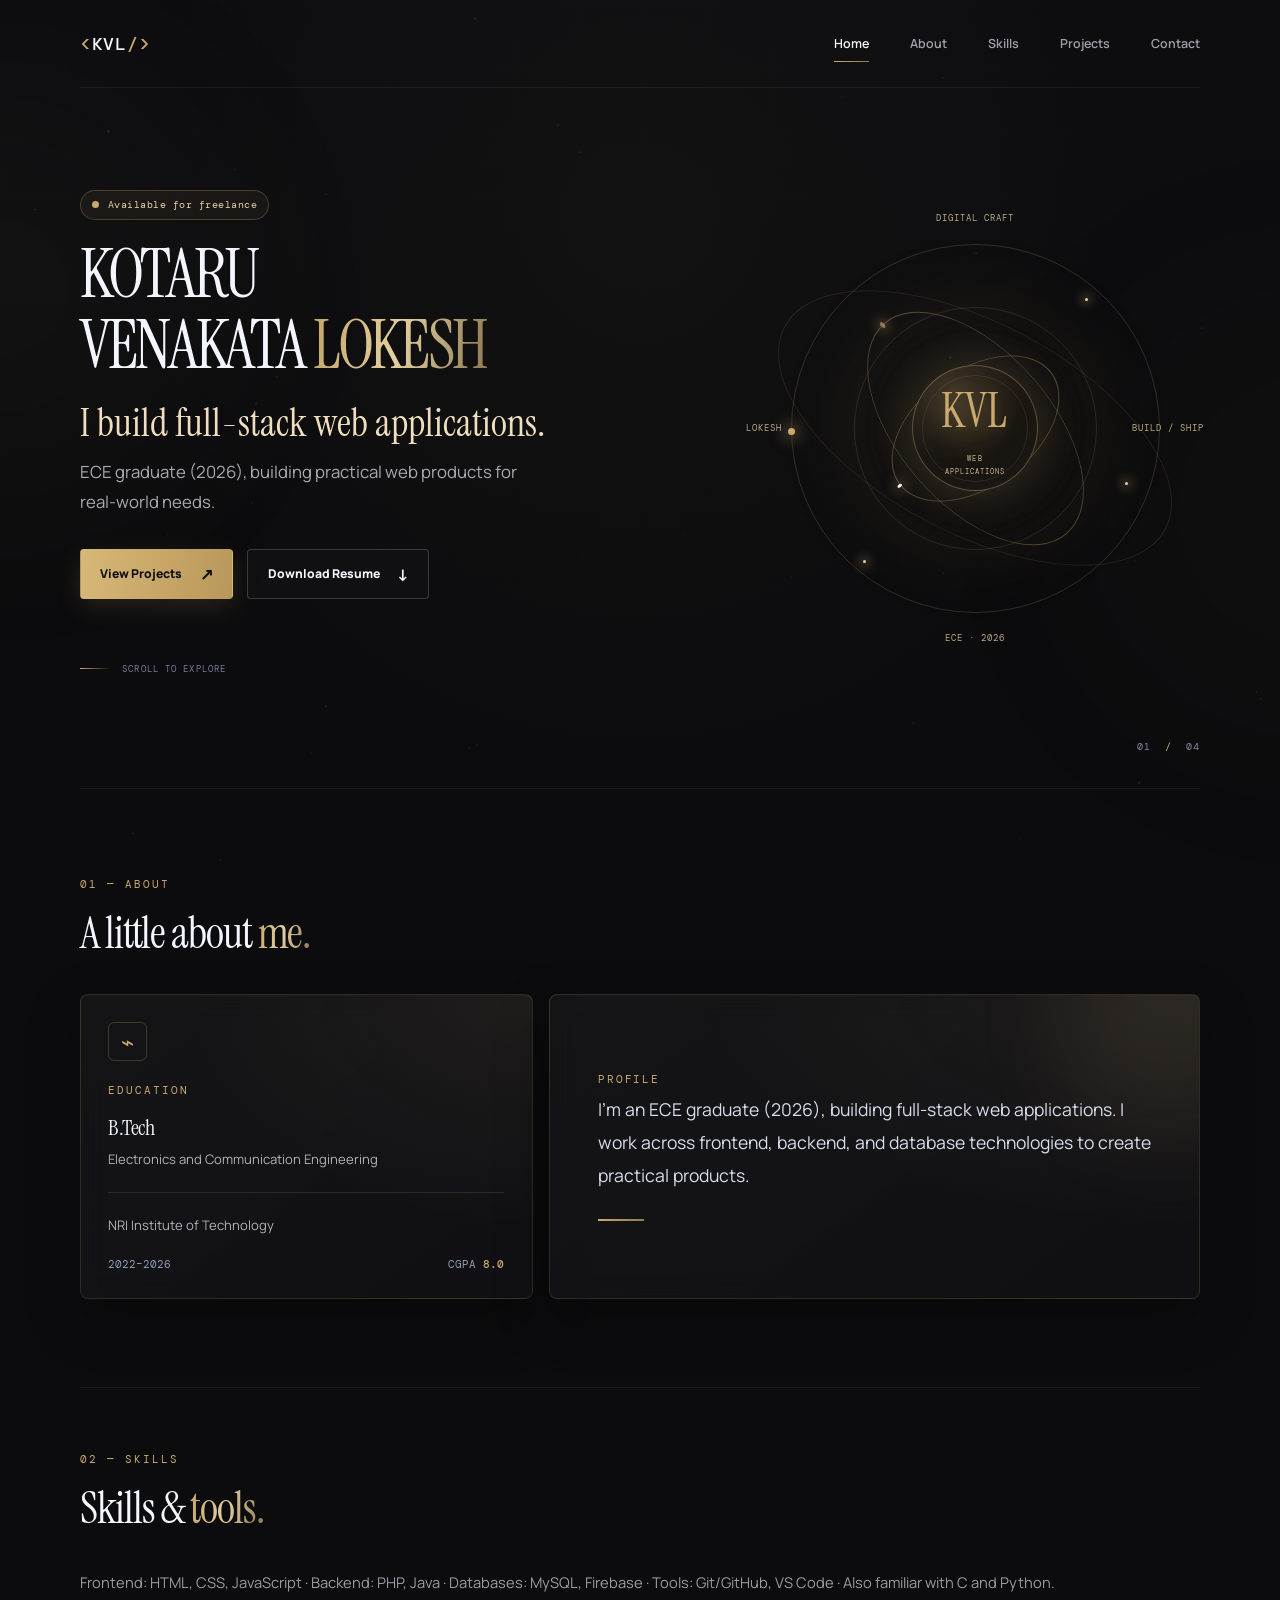
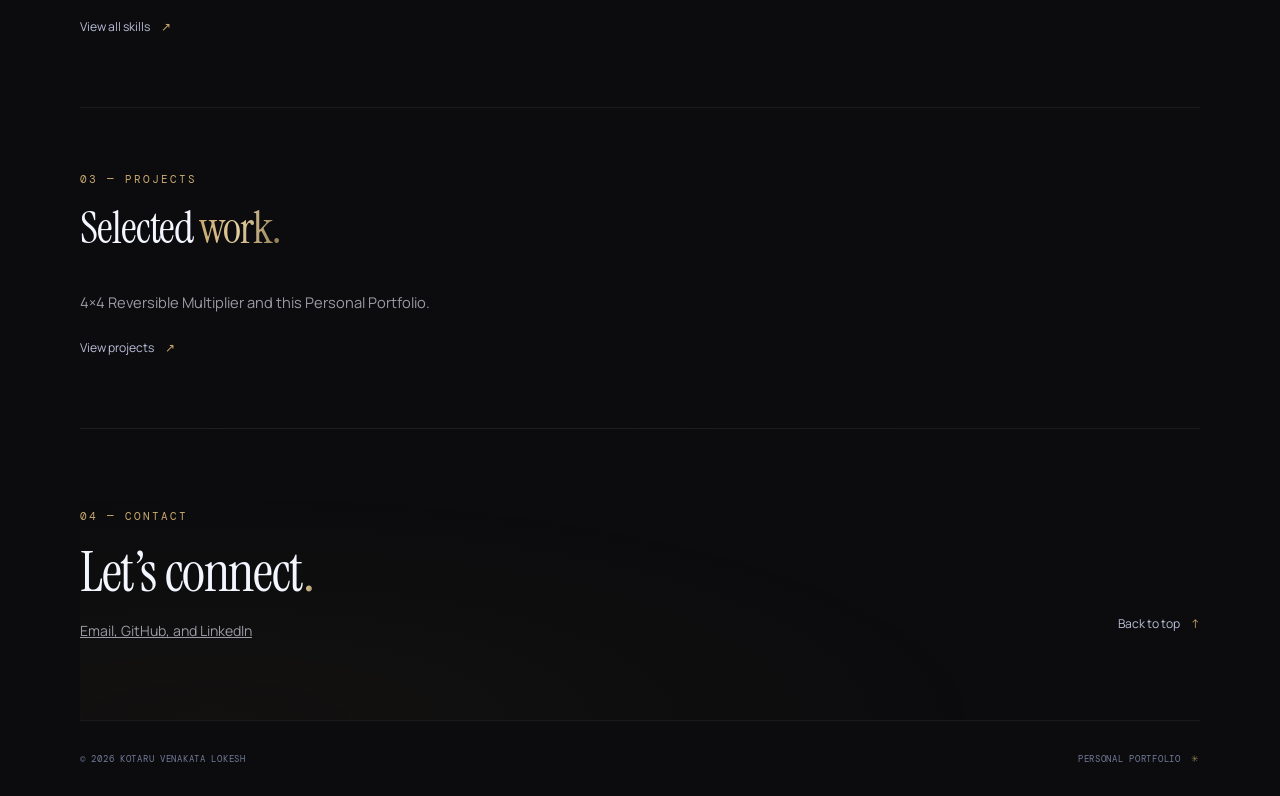
==== index.html @ af716c23 "Add files via upload" ====
<!doctype html>
<html lang="en">
  <head>
    <meta charset="utf-8">
    <meta name="viewport" content="width=device-width, initial-scale=1">
    <meta
      name="description"
      content="The personal portfolio of Kotaru Venakata Lokesh, an Electronics and Communication Engineering student."
    >
    <meta name="theme-color" content="#0c0c0e">
    <meta property="og:type" content="website">
    <meta property="og:title" content="Kotaru Venakata Lokesh | Developer Portfolio">
    <meta
      property="og:description"
      content="The personal portfolio of Kotaru Venakata Lokesh, an Electronics and Communication Engineering student."
    >
    <meta name="twitter:card" content="summary">
    <meta name="twitter:title" content="Kotaru Venakata Lokesh | Developer Portfolio">
    <meta
      name="twitter:description"
      content="The personal portfolio of Kotaru Venakata Lokesh, an Electronics and Communication Engineering student."
    >
    <link
      rel="icon"
      type="image/svg+xml"
      href="data:image/svg+xml,%3Csvg xmlns='http://www.w3.org/2000/svg' viewBox='0 0 64 64'%3E%3Crect width='64' height='64' rx='14' fill='%230c0c0e'/%3E%3Ctext x='32' y='46' font-size='42' text-anchor='middle' fill='%23c9a96e' font-family='Georgia,serif'%3EK%3C/text%3E%3C/svg%3E"
    >
    <title>Kotaru Venakata Lokesh | Developer Portfolio</title>
    <link rel="preconnect" href="https://fonts.googleapis.com">
    <link rel="preconnect" href="https://fonts.gstatic.com" crossorigin>
    <link
      href="https://fonts.googleapis.com/css2?family=DM+Mono:wght@400;500&family=Instrument+Serif:ital@0;1&family=Manrope:wght@400;500;600;700;800&display=swap"
      rel="stylesheet"
    >
    <link rel="stylesheet" href="style.css">
    <script src="script.js" defer></script>
  </head>
  <body>
    <a class="skip-link" href="#main">Skip to content</a>
    <noscript><p class="noscript-message">JavaScript is required for the site navigation and footer. The page content remains available below.</p></noscript>
    <canvas class="ambient-canvas" aria-hidden="true"></canvas>
    <div class="background-grid" aria-hidden="true"></div>
    <div class="glow glow--blue" aria-hidden="true"></div>
    <div class="glow glow--purple" aria-hidden="true"></div>

    <div id="site-header"></div>

    <main id="main">
      <section class="hero section-shell" id="home" aria-labelledby="hero-title">
        <div class="hero__copy">
          <p class="availability-badge"><span class="availability-badge__dot"></span> Available for freelance</p>
          <h1 id="hero-title">KOTARU<br>VENAKATA <span>LOKESH</span></h1>
          <p class="hero__value">I build full-stack web applications.</p>
          <p class="hero__intro">ECE graduate (2026), building practical web products for real-world needs.</p>
          <div class="hero__actions">
            <a class="button button--primary" href="projects.html#projects">
              View Projects <span aria-hidden="true">↗</span>
            </a>
            <!-- Add resume.pdf to the site root for this download link. -->
            <a class="button button--secondary" href="resume.pdf" download>
              Download Resume <span aria-hidden="true">↓</span>
            </a>
          </div>
          <div class="hero__scroll" aria-hidden="true">
            <span class="scroll-line"></span>
            <span>SCROLL TO EXPLORE</span>
          </div>
        </div>

        <div class="hero__visual" aria-hidden="true">
          <div class="orbit orbit--outer"></div>
          <div class="orbit orbit--wide"></div>
          <div class="orbit orbit--middle"></div>
          <div class="orbit orbit--inner"></div>
          <div class="core">
            <span class="core__mark">KVL</span>
            <span class="core__caption">WEB<br>APPLICATIONS</span>
          </div>
          <span class="orbit-label orbit-label--top">DIGITAL CRAFT</span>
          <span class="orbit-label orbit-label--right">BUILD / SHIP</span>
          <span class="orbit-label orbit-label--bottom">ECE · 2026</span>
          <span class="orbit-label orbit-label--left">LOKESH</span>
          <span class="spark spark--one"></span>
          <span class="spark spark--two"></span>
          <span class="spark spark--three"></span>
        </div>

        <div class="hero__index" aria-hidden="true">01 <span>/</span> 04</div>
      </section>

      <section class="about section-shell content-section" id="about" aria-labelledby="about-title">
        <div class="section-heading">
          <p class="eyebrow">01 — ABOUT</p>
          <h2 id="about-title">A little about <span>me.</span></h2>
        </div>
        <div class="about__grid">
          <article class="info-card education-card">
            <div class="card-icon" aria-hidden="true">⌁</div>
            <p class="card-label">EDUCATION</p>
            <h3>B.Tech</h3>
            <p>Electronics and Communication Engineering</p>
            <div class="card-divider"></div>
            <p class="card-meta">NRI Institute of Technology</p>
            <div class="education-card__footer">
              <span>2022–2026</span>
              <span>CGPA <strong>8.0</strong></span>
            </div>
          </article>
          <article class="objective-card">
            <p class="card-label">PROFILE</p>
            <blockquote>
              I’m an ECE graduate (2026), building full-stack web applications.
              I work across frontend, backend, and database technologies to
              create practical products.
            </blockquote>
            <span class="objective-card__rule"></span>
          </article>
        </div>
      </section>

      <section class="minimal-section section-shell content-section" id="skills" aria-labelledby="skills-title">
        <div class="section-heading">
          <p class="eyebrow">02 — SKILLS</p>
          <h2 id="skills-title">Skills &amp; <span>tools.</span></h2>
        </div>
        <p class="section-note">
          Frontend: HTML, CSS, JavaScript · Backend: PHP, Java · Databases:
          MySQL, Firebase · Tools: Git/GitHub, VS Code · Also familiar with C and Python.
        </p>
        <a class="back-to-top" href="skills.html#skills">View all skills <span aria-hidden="true">↗</span></a>
      </section>

      <section class="minimal-section section-shell content-section" id="projects" aria-labelledby="projects-title">
        <div class="section-heading">
          <p class="eyebrow">03 — PROJECTS</p>
          <h2 id="projects-title">Selected <span>work.</span></h2>
        </div>
        <p class="section-note">4×4 Reversible Multiplier and this Personal Portfolio.</p>
        <a class="back-to-top" href="projects.html#projects">View projects <span aria-hidden="true">↗</span></a>
      </section>

      <section class="contact-section section-shell content-section" id="contact" aria-labelledby="contact-title">
        <div>
          <p class="eyebrow">04 — CONTACT</p>
          <h2 id="contact-title">Let’s connect<span>.</span></h2>
          <p class="contact-section__note"><a href="contact.html#contact">Email, GitHub, and LinkedIn</a></p>
        </div>
        <a class="back-to-top" href="#home">Back to top <span aria-hidden="true">↑</span></a>
      </section>
    </main>

    <div id="site-footer"></div>
  </body>
</html>
---- style.css ----
﻿:root {
  color-scheme: dark;
  --background: #0c0c0e;
  --surface: rgba(18, 18, 21, 0.78);
  --surface-light: rgba(24, 24, 27, 0.72);
  --text: #f3f5ff;
  --muted: #9a9aa5;
  --gold: #c9a96e;
  --gold-deep: #8f7a52;
  --border: rgba(201, 169, 110, 0.16);
  --serif: "Instrument Serif", Georgia, serif;
  --mono: "DM Mono", Consolas, monospace;
  --sans: "Manrope", "Segoe UI", sans-serif;
}

* {
  box-sizing: border-box;
}

html {
  scroll-behavior: smooth;
  scroll-padding-top: 6rem;
  transition: opacity 220ms ease;
}

body {
  position: relative;
  min-width: 320px;
  margin: 0;
  overflow-x: hidden;
  background: var(--background);
  color: var(--text);
  font-family: var(--sans);
  -webkit-font-smoothing: antialiased;
}

h1,
h2,
h3 {
  font-family: var(--serif);
  font-weight: 400;
}

body::before {
  position: fixed;
  z-index: -1;
  inset: 0;
  background:
    radial-gradient(ellipse at 50% 25%, rgba(40, 36, 28, 0.24), transparent 55%),
    linear-gradient(180deg, #0d0d10 0%, #0c0c0e 58%, #0c0c0e 100%);
  content: "";
}

body::after {
  position: fixed;
  z-index: 2;
  inset: 0;
  background-image: url("data:image/svg+xml,%3Csvg viewBox='0 0 180 180' xmlns='http://www.w3.org/2000/svg'%3E%3Cfilter id='grain'%3E%3CfeTurbulence type='fractalNoise' baseFrequency='.82' numOctaves='3' stitchTiles='stitch'/%3E%3C/filter%3E%3Crect width='100%25' height='100%25' filter='url(%23grain)' opacity='.18'/%3E%3C/svg%3E");
  background-size: 180px 180px;
  content: "";
  opacity: 0.12;
  pointer-events: none;
  mix-blend-mode: soft-light;
}

a {
  color: inherit;
}

button,
a {
  -webkit-tap-highlight-color: transparent;
}

a:focus-visible,
button:focus-visible,
input:focus-visible,
textarea:focus-visible {
  outline: 2px solid var(--gold);
  outline-offset: 5px;
}

.skip-link {
  position: fixed;
  z-index: 20;
  top: 1rem;
  left: 1rem;
  padding: 0.75rem 1rem;
  transform: translateY(-160%);
  border-radius: 0.5rem;
  background: var(--gold);
  color: #0c0c0e;
  font-weight: 800;
}

.skip-link:focus {
  transform: translateY(0);
}

.ambient-canvas,
.background-grid {
  position: fixed;
  z-index: -1;
  inset: 0;
  width: 100%;
  height: 100%;
  pointer-events: none;
}

.ambient-canvas {
  opacity: 0.25;
}

.background-grid {
  opacity: 0.14;
  background-image:
    linear-gradient(rgba(150, 150, 160, 0.12) 1px, transparent 1px),
    linear-gradient(90deg, rgba(150, 150, 160, 0.12) 1px, transparent 1px);
  background-size: 64px 64px;
  mask-image: linear-gradient(to bottom, black, transparent 82%);
}

.glow {
  position: fixed;
  z-index: -1;
  width: 26rem;
  height: 26rem;
  border-radius: 50%;
  filter: blur(115px);
  opacity: 0.06;
  pointer-events: none;
}

.glow--blue {
  top: 5rem;
  left: -13rem;
  background: #8f7a52;
}

.glow--purple {
  top: 19rem;
  right: -15rem;
  background: #5c4d33;
}

.section-shell,
.site-header {
  width: min(1120px, calc(100% - 64px));
  margin-inline: auto;
}

.site-header {
  position: relative;
  z-index: 5;
  display: flex;
  min-height: 88px;
  align-items: center;
  justify-content: space-between;
  border-bottom: 1px solid rgba(160, 160, 170, 0.1);
}

.wordmark {
  text-decoration: none;
  font-family: var(--mono);
  font-size: 1.15rem;
  font-weight: 500;
  letter-spacing: 0.04em;
}

.wordmark__bracket {
  color: var(--gold);
}

.primary-navigation {
  display: flex;
  align-items: center;
  gap: clamp(1.35rem, 3.2vw, 2.8rem);
}

.nav-link {
  position: relative;
  padding-block: 0.65rem;
  color: #a0a0ab;
  text-decoration: none;
  font-size: 0.78rem;
  font-weight: 600;
  transition: color 180ms ease;
}

.nav-link::after {
  position: absolute;
  right: 0;
  bottom: 0;
  left: 0;
  height: 1px;
  transform: scaleX(0);
  transform-origin: left;
  background: linear-gradient(90deg, var(--gold), var(--gold-deep));
  content: "";
  transition: transform 180ms ease;
}

.nav-link.is-active {
  color: var(--text);
}

.nav-link.is-active::after {
  transform: scaleX(1);
}

@media (hover: hover) and (pointer: fine) {
  .nav-link:hover {
    color: var(--text);
  }

  .nav-link:hover::after {
    transform: scaleX(1);
  }
}

.menu-toggle {
  display: none;
}

.hero {
  position: relative;
  display: grid;
  min-height: min(700px, calc(100svh - 88px));
  grid-template-columns: 1.1fr 0.9fr;
  align-items: center;
  padding-block: 5rem 6.2rem;
}

.hero__copy {
  position: relative;
  z-index: 1;
  padding-top: 0.5rem;
}

.eyebrow,
.card-label {
  margin: 0;
  color: var(--gold);
  font-family: var(--mono);
  font-size: 0.68rem;
  letter-spacing: 0.18em;
}

.availability-badge {
  display: inline-flex;
  align-items: center;
  gap: 0.55rem;
  margin: 0 0 1.3rem;
  padding: 0.45rem 0.7rem;
  border: 1px solid rgba(201, 169, 110, 0.28);
  border-radius: 999px;
  background: rgba(201, 169, 110, 0.06);
  color: #e4d2ad;
  font-family: var(--mono);
  font-size: 0.61rem;
  letter-spacing: 0.05em;
}

.availability-badge__dot {
  width: 7px;
  height: 7px;
  flex: 0 0 auto;
  border-radius: 50%;
  background: var(--gold);
  box-shadow: 0 0 0 0 rgba(201, 169, 110, 0.5);
  animation: availability-pulse 2s ease-out infinite;
}

.status-dot {
  width: 7px;
  height: 7px;
  border-radius: 50%;
  background: var(--gold);
  box-shadow: 0 0 12px rgba(201, 169, 110, 0.8);
}

.hero h1 {
  margin: 0 0 1.25rem;
  font-size: clamp(2.6rem, 5.2vw, 4.65rem);
  font-weight: 400;
  letter-spacing: -0.035em;
  line-height: 1.06;
}

.hero h1 span,
.section-heading h2 span,
.contact-section h2 span {
  color: transparent;
  background: linear-gradient(100deg, var(--gold) 8%, #e3cfa0 48%, var(--gold-deep) 98%);
  background-clip: text;
  -webkit-background-clip: text;
}

.hero__value {
  max-width: 32rem;
  margin: 0;
  color: #f0dfbf;
  font-family: var(--serif);
  font-size: clamp(1.7rem, 3.2vw, 2.45rem);
  line-height: 1.12;
}

.hero__intro {
  max-width: 29rem;
  margin: 0.7rem 0 0;
  color: #a9a9b3;
  font-size: clamp(0.92rem, 1.35vw, 1.05rem);
  line-height: 1.8;
}

.hero__actions {
  display: flex;
  flex-wrap: wrap;
  gap: 0.9rem;
  margin-top: 2rem;
}

.button {
  display: inline-flex;
  min-height: 49px;
  align-items: center;
  justify-content: center;
  gap: 1.1rem;
  padding: 0.8rem 1.2rem;
  border: 1px solid transparent;
  border-radius: 4px;
  text-decoration: none;
  font-size: 0.76rem;
  font-weight: 800;
  transition:
    transform 180ms ease,
    border-color 180ms ease,
    box-shadow 180ms ease,
    background 180ms ease;
}

.button span {
  font-size: 1rem;
}

.button--primary {
  transform: translate3d(var(--magnet-x, 0px), var(--magnet-y, 0px), 0);
  background: linear-gradient(100deg, #d8b878, #b8975a);
  color: #0c0c0e;
  box-shadow: 0 8px 26px rgba(201, 169, 110, 0.15);
}

.button--secondary {
  border-color: rgba(170, 170, 180, 0.27);
  background: rgba(20, 20, 23, 0.55);
  color: var(--text);
}

@media (hover: hover) and (pointer: fine) {
  .button:hover {
    transform: translateY(-2px);
  }

  .button--primary:hover {
    transform: translate3d(
      var(--magnet-x, 0px),
      calc(var(--magnet-y, 0px) - 2px),
      0
    );
    box-shadow: 0 10px 32px rgba(201, 169, 110, 0.3);
  }

  .button--secondary:hover {
    border-color: rgba(201, 169, 110, 0.68);
    background: rgba(30, 30, 34, 0.7);
  }
}

.hero__scroll {
  display: flex;
  align-items: center;
  gap: 0.7rem;
  margin-top: 4rem;
  color: #757c98;
  font-family: var(--mono);
  font-size: 0.58rem;
  letter-spacing: 0.12em;
}

.scroll-line {
  width: 31px;
  height: 1px;
  background: linear-gradient(90deg, var(--gold), transparent);
}

.hero__visual {
  position: relative;
  width: min(100%, 450px);
  aspect-ratio: 1;
  justify-self: end;
  isolation: isolate;
  transform: translate3d(var(--parallax-x, 0px), var(--parallax-y, 0px), 0);
  transition: transform 280ms ease-out;
}

.hero__visual::before,
.hero__visual::after {
  position: absolute;
  z-index: -1;
  border-radius: 50%;
  content: "";
}

.hero__visual::before {
  inset: 15%;
  background: radial-gradient(circle, rgba(201, 169, 110, 0.2), rgba(80, 66, 40, 0.09) 38%, transparent 72%);
  filter: blur(18px);
}

.hero__visual::after {
  inset: 23%;
  border: 1px solid rgba(201, 169, 110, 0.16);
  box-shadow:
    0 0 80px rgba(110, 90, 55, 0.13),
    inset 0 0 35px rgba(201, 169, 110, 0.035);
}

.orbit {
  position: absolute;
  inset: 9%;
  border: 1px solid rgba(201, 169, 110, 0.2);
  border-radius: 50%;
  animation: orbit-turn 32s linear infinite;
}

.orbit--wide {
  inset: 14% 2%;
  transform: rotate(28deg) scaleY(0.65);
  border-color: rgba(201, 169, 110, 0.14);
  animation-duration: 40s;
  animation-direction: reverse;
}

.orbit--middle {
  inset: 19%;
  transform: rotate(49deg) scaleY(0.55);
  border-color: rgba(201, 169, 110, 0.36);
  animation-duration: 24s;
  animation-direction: reverse;
}

.orbit--inner {
  inset: 29%;
  transform: rotate(-36deg) scaleY(0.62);
  border-color: rgba(201, 169, 110, 0.38);
  animation-duration: 18s;
}

.orbit--outer::before,
.orbit--middle::before,
.orbit--inner::before {
  position: absolute;
  top: 50%;
  left: -4px;
  width: 7px;
  height: 7px;
  border-radius: 50%;
  background: var(--gold);
  box-shadow: 0 0 16px 3px rgba(201, 169, 110, 0.55);
  content: "";
}

.orbit--middle::before {
  background: var(--gold-deep);
  box-shadow: 0 0 16px 3px rgba(201, 169, 110, 0.55);
}

.orbit--inner::before {
  width: 5px;
  height: 5px;
  background: #f3f5ff;
}

.core {
  position: absolute;
  inset: 36%;
  display: flex;
  flex-direction: column;
  align-items: center;
  justify-content: center;
  border: 1px solid rgba(201, 169, 110, 0.42);
  border-radius: 50%;
  background:
    radial-gradient(circle at 32% 20%, rgba(201, 169, 110, 0.2), transparent 54%),
    radial-gradient(circle, rgba(34, 29, 21, 0.96), rgba(12, 12, 14, 0.98));
  box-shadow:
    0 0 55px rgba(201, 169, 110, 0.14),
    inset 0 0 35px rgba(201, 169, 110, 0.09);
}

.core::before {
  position: absolute;
  inset: 0.55rem;
  border: 1px solid rgba(201, 169, 110, 0.13);
  border-radius: 50%;
  content: "";
}

.core__mark {
  color: var(--gold);
  font-family: var(--serif);
  font-size: clamp(2rem, 4.2vw, 3rem);
  letter-spacing: 0.04em;
  text-shadow: 0 0 24px rgba(201, 169, 110, 0.45);
}

.core__caption {
  margin-top: 0.7rem;
  color: #c8b58c;
  font-family: var(--mono);
  font-size: 0.46rem;
  letter-spacing: 0.14em;
  line-height: 1.7;
  text-align: center;
}

.orbit-label {
  position: absolute;
  color: #b7a982;
  font-family: var(--mono);
  font-size: 0.55rem;
  letter-spacing: 0.12em;
}

.orbit-label--top {
  top: 2%;
  left: 50%;
  transform: translateX(-50%);
}

.orbit-label--right {
  top: 50%;
  right: -1%;
  transform: translateY(-50%);
}

.orbit-label--bottom {
  bottom: 2%;
  left: 50%;
  transform: translateX(-50%);
}

.orbit-label--left {
  top: 50%;
  left: -1%;
  transform: translateY(-50%);
}

.spark {
  position: absolute;
  width: 3px;
  height: 3px;
  border-radius: 50%;
  background: #e3cfa0;
  box-shadow: 0 0 11px 3px rgba(201, 169, 110, 0.46);
  animation: pulse 2.8s ease-in-out infinite;
}

.spark--one {
  top: 21%;
  right: 25%;
}

.spark--two {
  bottom: 20%;
  left: 25%;
  animation-delay: 0.9s;
}

.spark--three {
  top: 62%;
  right: 16%;
  animation-delay: 1.5s;
}

.hero__index {
  position: absolute;
  right: 0;
  bottom: 2.2rem;
  color: #8188a2;
  font-family: var(--mono);
  font-size: 0.62rem;
  letter-spacing: 0.12em;
}

.hero__index span {
  padding-inline: 0.4rem;
  color: var(--gold);
}

.content-section {
  padding-block: 5.5rem;
  border-top: 1px solid rgba(160, 160, 170, 0.1);
}

.section-heading {
  margin-bottom: 2rem;
}

.section-heading h2,
.contact-section h2 {
  margin: 0.8rem 0 0;
  font-size: clamp(1.8rem, 4vw, 2.75rem);
  letter-spacing: -0.025em;
}

.about__grid {
  display: grid;
  grid-template-columns: 0.82fr 1.18fr;
  gap: 1rem;
}

.info-card,
.objective-card {
  border: 1px solid var(--border);
  border-radius: 8px;
  background:
    radial-gradient(ellipse at 100% 0, rgba(201, 169, 110, 0.075), transparent 54%),
    linear-gradient(145deg, var(--surface-light), var(--surface));
  box-shadow:
    0 20px 55px rgba(0, 0, 0, 0.3),
    inset 0 1px rgba(255, 255, 255, 0.025);
  backdrop-filter: blur(14px);
}

.education-card {
  padding: 1.7rem;
}

.card-icon {
  display: grid;
  width: 39px;
  height: 39px;
  margin-bottom: 1.4rem;
  place-items: center;
  border: 1px solid rgba(201, 169, 110, 0.25);
  border-radius: 6px;
  color: var(--gold);
  font-size: 1.4rem;
}

.education-card h3 {
  margin: 1rem 0 0.35rem;
  font-size: 1.4rem;
  letter-spacing: -0.02em;
}

.education-card > p:not(.card-label) {
  margin: 0;
  color: #b0b0ba;
  font-size: 0.82rem;
  line-height: 1.7;
}

.card-divider {
  height: 1px;
  margin-block: 1.35rem;
  background: var(--border);
}

.education-card .card-meta {
  color: var(--muted);
}

.education-card__footer {
  display: flex;
  justify-content: space-between;
  margin-top: 1.25rem;
  color: #929ab5;
  font-family: var(--mono);
  font-size: 0.69rem;
}

.education-card__footer strong {
  color: var(--gold);
  font-weight: 500;
}

.objective-card {
  position: relative;
  display: flex;
  min-height: 100%;
  flex-direction: column;
  justify-content: center;
  padding: 2rem clamp(1.5rem, 4vw, 3rem);
  overflow: hidden;
}

.objective-card::after {
  position: absolute;
  top: -5rem;
  right: -5rem;
  width: 14rem;
  height: 14rem;
  border-radius: 50%;
  background: rgba(201, 169, 110, 0.08);
  filter: blur(40px);
  content: "";
}

.quote-mark {
  height: 2.7rem;
  margin-top: 0.7rem;
  color: var(--gold-deep);
  font-family: Georgia, serif;
  font-size: 4.5rem;
  line-height: 1;
}

.objective-card blockquote {
  position: relative;
  z-index: 1;
  max-width: 38rem;
  margin: 0.4rem 0 1.6rem;
  color: #d9dced;
  font-size: clamp(0.95rem, 1.55vw, 1.1rem);
  line-height: 1.9;
}

.objective-card__rule {
  width: 46px;
  height: 2px;
  background: linear-gradient(90deg, var(--gold), var(--gold-deep));
}

.minimal-section {
  padding-block: 4rem;
}

.contact-section {
  display: flex;
  align-items: end;
  justify-content: space-between;
  gap: 2rem;
  padding-block: 5rem;
  border-top: 1px solid rgba(160, 160, 170, 0.1);
  background: radial-gradient(ellipse at 12% 100%, rgba(80, 66, 40, 0.1), transparent 55%);
}

.contact-section h2 {
  font-size: clamp(2.1rem, 5vw, 3.5rem);
}

.contact-section__note {
  margin: 0.85rem 0 0;
  color: var(--muted);
  font-size: 0.88rem;
}

.back-to-top {
  display: inline-flex;
  align-items: center;
  gap: 0.7rem;
  padding-bottom: 0.5rem;
  color: #b8bfd8;
  text-decoration: none;
  font-size: 0.76rem;
}

.back-to-top span {
  color: var(--gold);
}

.site-footer {
  display: flex;
  min-height: 76px;
  align-items: center;
  justify-content: space-between;
  gap: 1rem;
  border-top: 1px solid rgba(160, 160, 170, 0.1);
  color: #737b98;
  font-family: var(--mono);
  font-size: 0.56rem;
  letter-spacing: 0.08em;
}

.footer-dot {
  padding-left: 0.3rem;
  color: var(--gold-deep);
}

@keyframes orbit-turn {
  to {
    rotate: 360deg;
  }
}

@keyframes pulse {
  50% {
    opacity: 0.35;
    transform: scale(0.7);
  }
}

@keyframes availability-pulse {
  70% {
    box-shadow: 0 0 0 7px rgba(201, 169, 110, 0);
  }
  100% {
    box-shadow: 0 0 0 0 rgba(201, 169, 110, 0);
  }
}

@media (max-width: 760px) {
  .section-shell,
  .site-header {
    width: min(100% - 40px, 600px);
  }

  .site-header {
    min-height: 72px;
  }

  .menu-toggle {
    z-index: 2;
    display: flex;
    width: 42px;
    height: 42px;
    flex-direction: column;
    align-items: center;
    justify-content: center;
    gap: 6px;
    border: 1px solid var(--border);
    border-radius: 5px;
    background: rgba(20, 20, 23, 0.8);
    cursor: pointer;
  }

  .menu-toggle span {
    width: 16px;
    height: 1px;
    background: var(--text);
    transition: transform 180ms ease;
  }

  .menu-toggle[aria-expanded="true"] span:first-child {
    transform: translateY(3.5px) rotate(45deg);
  }

  .menu-toggle[aria-expanded="true"] span:last-child {
    transform: translateY(-3.5px) rotate(-45deg);
  }

  .primary-navigation {
    position: absolute;
    top: calc(100% + 1px);
    right: 0;
    left: 0;
    display: none;
    align-items: stretch;
    gap: 0;
    padding: 0.5rem 1rem;
    border: 1px solid var(--border);
    border-top: 0;
    border-radius: 0 0 7px 7px;
    background: rgba(12, 12, 14, 0.97);
    box-shadow: 0 18px 35px rgba(0, 0, 0, 0.3);
    backdrop-filter: blur(18px);
  }

  .primary-navigation.is-open {
    display: flex;
    flex-direction: column;
  }

  .nav-link {
    padding: 0.9rem 0.4rem;
  }

  .nav-link::after {
    right: auto;
    width: 34px;
  }

  .hero {
    min-height: auto;
    grid-template-columns: 1fr;
    padding-block: 5rem 4rem;
  }

  .hero h1 {
    font-size: clamp(2.35rem, 10vw, 4rem);
  }

  .hero__value {
    font-size: clamp(1.7rem, 7vw, 2.2rem);
  }

  .hero__visual {
    width: min(78vw, 350px);
    margin: 3.5rem auto 0;
    justify-self: center;
  }

  .hero__scroll {
    margin-top: 2.5rem;
  }

  .hero__index {
    bottom: 1.25rem;
  }

  .about__grid {
    grid-template-columns: 1fr;
  }

  .education-card {
    padding: 1.4rem;
  }

  .objective-card {
    min-height: 285px;
  }

  .content-section {
    padding-block: 4rem;
  }

  .contact-section {
    align-items: start;
    flex-direction: column;
    padding-block: 4rem;
  }
}

@media (max-width: 420px) {
  .section-shell,
  .site-header {
    width: calc(100% - 32px);
  }

  .hero__actions {
    align-items: stretch;
    flex-direction: column;
  }

  .button {
    justify-content: space-between;
  }

  .site-footer {
    align-items: start;
    flex-direction: column;
    justify-content: center;
    padding-block: 1.2rem;
  }
}

@media (prefers-reduced-motion: reduce) {
  *,
  *::before,
  *::after {
    scroll-behavior: auto !important;
    animation-duration: 0.01ms !important;
    animation-iteration-count: 1 !important;
    transition-duration: 0.01ms !important;
  }
}

.section-note {
  margin: 0 0 1.2rem;
  color: var(--muted);
  font-size: 0.92rem;
  line-height: 1.8;
}

.noscript-message {
  width: min(1120px, calc(100% - 64px));
  margin: 0.75rem auto;
  padding: 0.75rem 1rem;
  border: 1px solid var(--border);
  border-radius: 5px;
  color: var(--muted);
  font-size: 0.82rem;
  line-height: 1.6;
}

@media (max-width: 760px) {
  .noscript-message {
    width: min(100% - 40px, 600px);
  }
}

html.page-entering {
  animation: page-fade-in 360ms ease both;
}

html.page-leaving {
  opacity: 0;
  pointer-events: none;
}

@keyframes page-fade-in {
  from {
    opacity: 0;
  }
  to {
    opacity: 1;
  }
}

html.has-scroll-reveal .scroll-reveal {
  transform: translate3d(0, 18px, 0);
  opacity: 0;
  animation: none;
  transition:
    opacity 650ms ease var(--reveal-delay, 0ms),
    transform 650ms cubic-bezier(0.2, 0.7, 0.2, 1) var(--reveal-delay, 0ms);
}

html.has-scroll-reveal .scroll-reveal.is-visible {
  transform: translate3d(0, 0, 0);
  opacity: 1;
}

.tilt-card {
  transform-style: preserve-3d;
}

@media (hover: hover) and (pointer: fine) {
  html.has-scroll-reveal .scroll-reveal.is-visible.tilt-card:hover,
  body .tilt-card:hover {
    transform:
      perspective(900px)
      rotateX(var(--tilt-x, 0deg))
      rotateY(var(--tilt-y, 0deg))
      translateY(-2px);
  }
}

.spotlight-card {
  position: relative;
  isolation: isolate;
}

.spotlight-card::before {
  position: absolute;
  z-index: -1;
  inset: 0;
  border-radius: inherit;
  background: radial-gradient(
    260px circle at var(--spotlight-x, 50%) var(--spotlight-y, 50%),
    rgba(201, 169, 110, 0.13),
    transparent 74%
  );
  content: "";
  opacity: 0;
  pointer-events: none;
  transition: opacity 180ms ease;
}

.spotlight-card.is-spotlit::before {
  opacity: 1;
}

.cursor-glow {
  position: fixed;
  z-index: 4;
  top: 0;
  left: 0;
  width: 20rem;
  height: 20rem;
  transform: translate3d(-100vw, -100vh, 0);
  border-radius: 50%;
  background: radial-gradient(circle, rgba(201, 169, 110, 0.1), transparent 68%);
  opacity: 0;
  pointer-events: none;
  mix-blend-mode: screen;
  transition: opacity 220ms ease;
}

.cursor-glow.is-visible {
  opacity: 1;
}

@media (prefers-reduced-motion: reduce) {
  html {
    transition: none;
  }

  html.page-entering {
    animation: none;
  }

  html.page-leaving {
    opacity: 1;
    pointer-events: auto;
  }

  html.has-scroll-reveal .scroll-reveal {
    transform: none;
    opacity: 1;
    animation: none;
    transition: none;
  }

  html.has-scroll-reveal .scroll-reveal.is-visible.tilt-card:hover,
  body .tilt-card:hover,
  .button.button--primary,
  .button.button--primary:hover,
  .hero__visual {
    transform: none;
  }

  .cursor-glow {
    display: none;
  }
}

@media (max-width: 420px) {
  .noscript-message {
    width: calc(100% - 32px);
  }
}
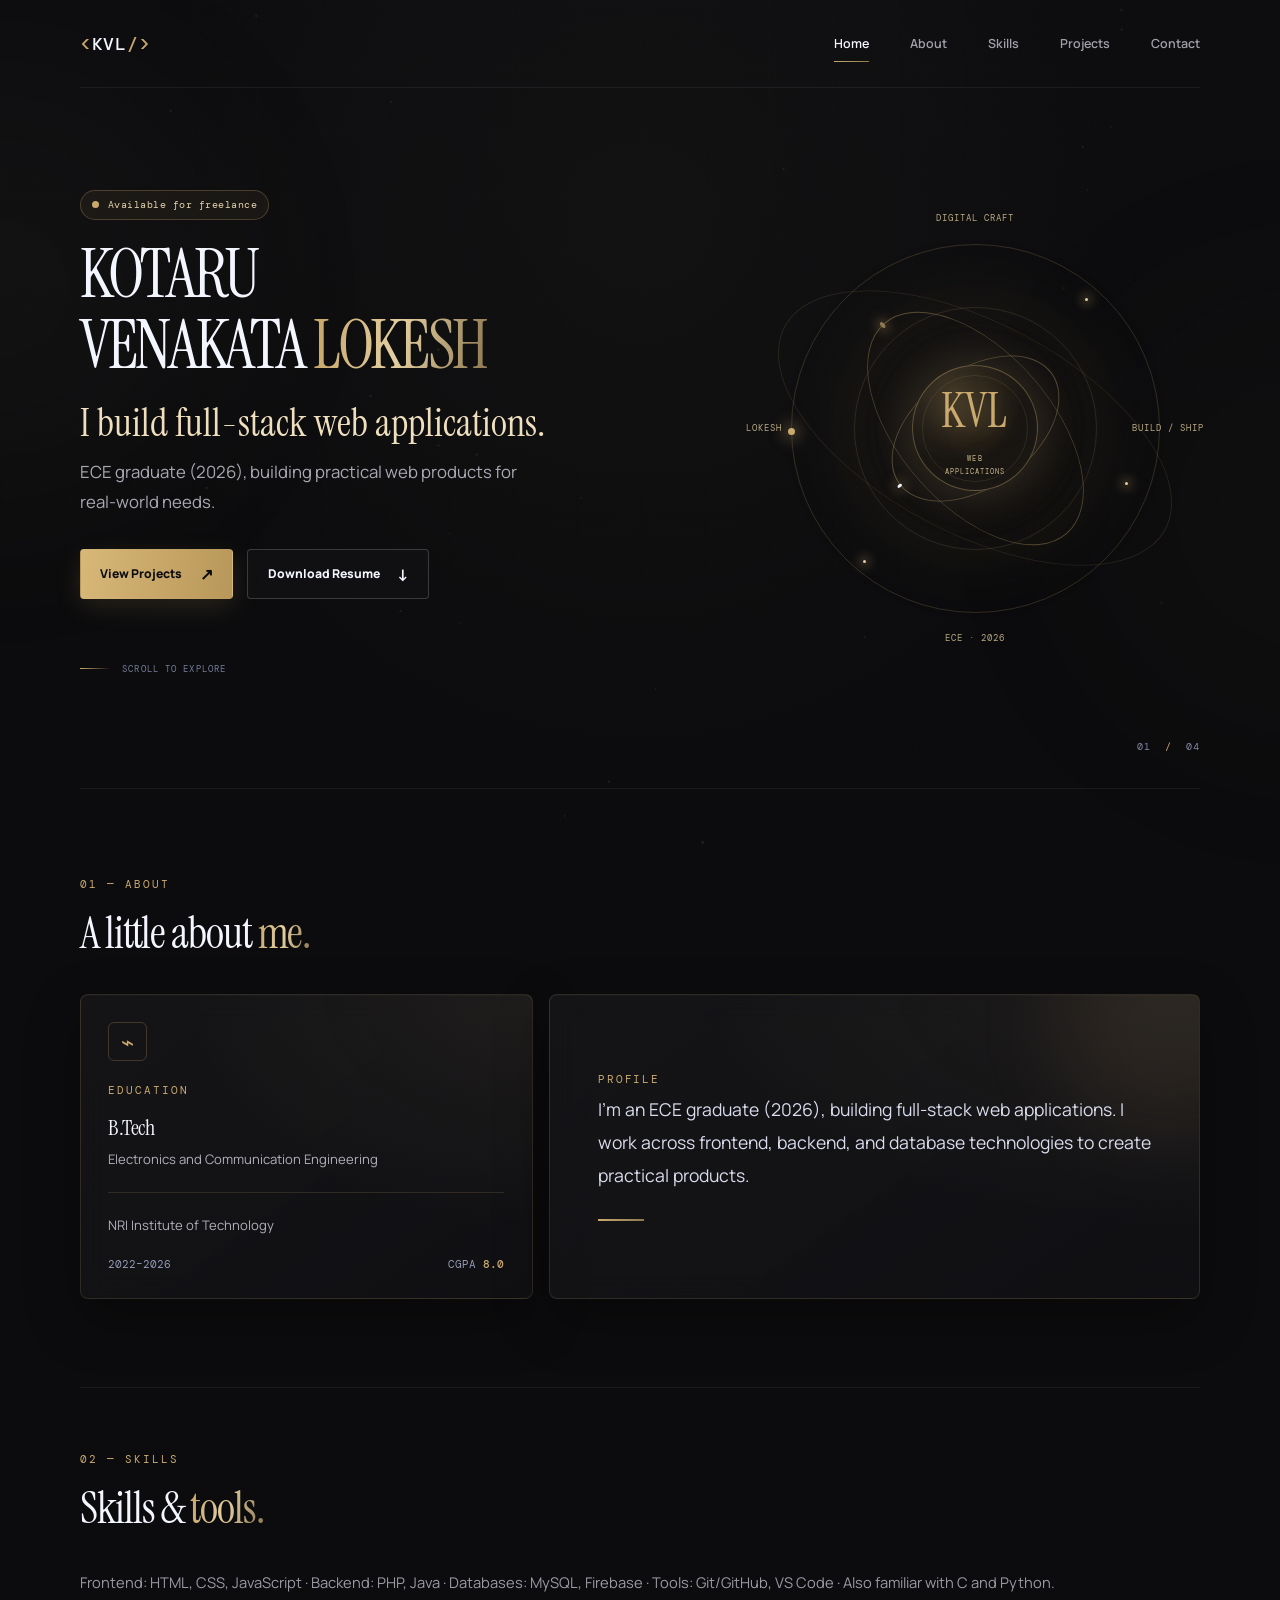
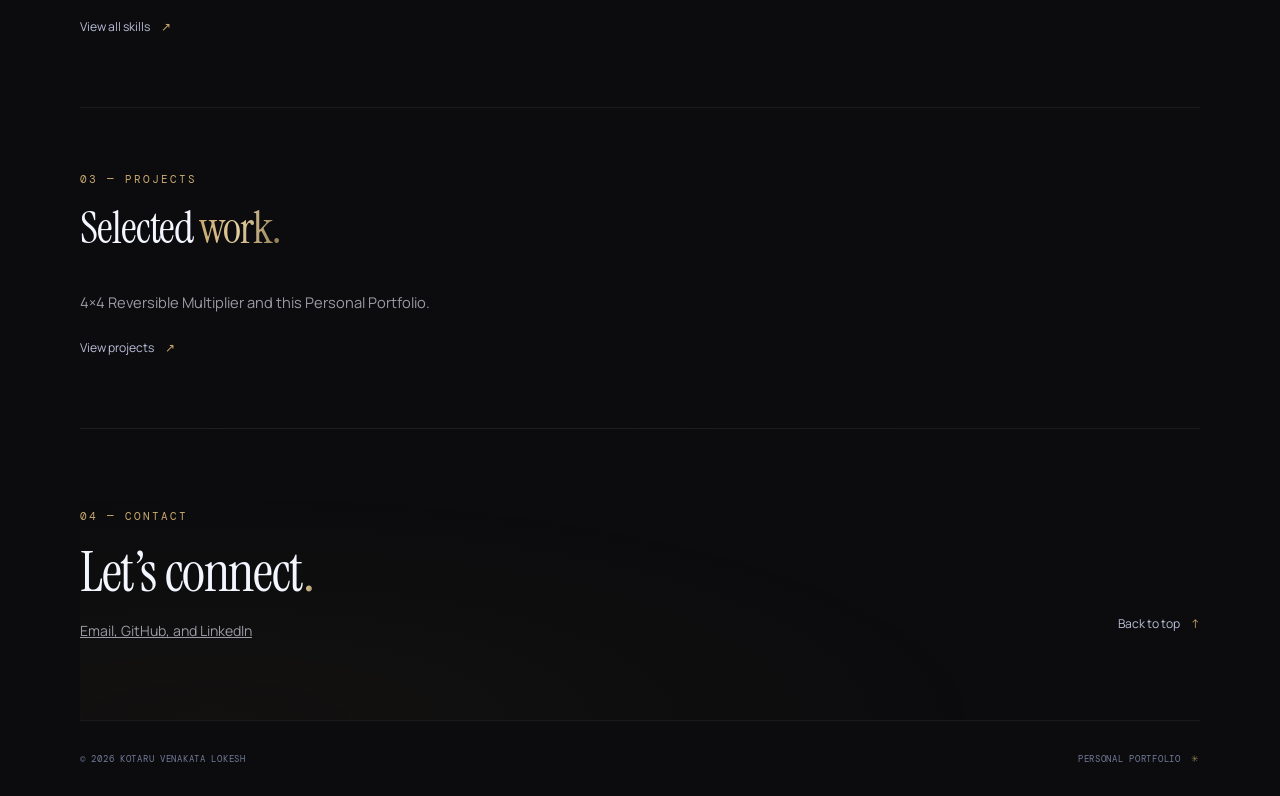
==== commit 49ca305a: "Add files via upload" ====
--- a/index.html
+++ b/index.html
@@ -3,29 +3,30 @@
   <head>
     <meta charset="utf-8">
     <meta name="viewport" content="width=device-width, initial-scale=1">
-    <meta
-      name="description"
-      content="The personal portfolio of Kotaru Venakata Lokesh, an Electronics and Communication Engineering student."
-    >
+    <title>Kotaru Venkata Lokesh | Web Developer Portfolio</title>
+
+    <meta name="description" content="Explore the portfolio of Kotaru Venkata Lokesh, an Electronics and Communication Engineering graduate and aspiring web developer. Discover his technical skills, projects, and experience.">
+
+    <meta name="author" content="Kotaru Venkata Lokesh">
+
+    <meta name="robots" content="index, follow">
+
+    <link rel="canonical" href="https://lokesh-portfoli0.netlify.app/">
+
+    <meta property="og:title" content="Kotaru Venkata Lokesh | Developer Portfolio">
+
+    <meta property="og:description" content="Explore my developer portfolio, technical skills, and projects.">
+
+    <meta property="og:url" content="https://lokesh-portfoli0.netlify.app/">
+
+    <meta property="og:type" content="website">
+
     <meta name="theme-color" content="#0c0c0e">
-    <meta property="og:type" content="website">
-    <meta property="og:title" content="Kotaru Venakata Lokesh | Developer Portfolio">
-    <meta
-      property="og:description"
-      content="The personal portfolio of Kotaru Venakata Lokesh, an Electronics and Communication Engineering student."
-    >
-    <meta name="twitter:card" content="summary">
-    <meta name="twitter:title" content="Kotaru Venakata Lokesh | Developer Portfolio">
-    <meta
-      name="twitter:description"
-      content="The personal portfolio of Kotaru Venakata Lokesh, an Electronics and Communication Engineering student."
-    >
     <link
       rel="icon"
       type="image/svg+xml"
       href="data:image/svg+xml,%3Csvg xmlns='http://www.w3.org/2000/svg' viewBox='0 0 64 64'%3E%3Crect width='64' height='64' rx='14' fill='%230c0c0e'/%3E%3Ctext x='32' y='46' font-size='42' text-anchor='middle' fill='%23c9a96e' font-family='Georgia,serif'%3EK%3C/text%3E%3C/svg%3E"
     >
-    <title>Kotaru Venakata Lokesh | Developer Portfolio</title>
     <link rel="preconnect" href="https://fonts.googleapis.com">
     <link rel="preconnect" href="https://fonts.gstatic.com" crossorigin>
     <link
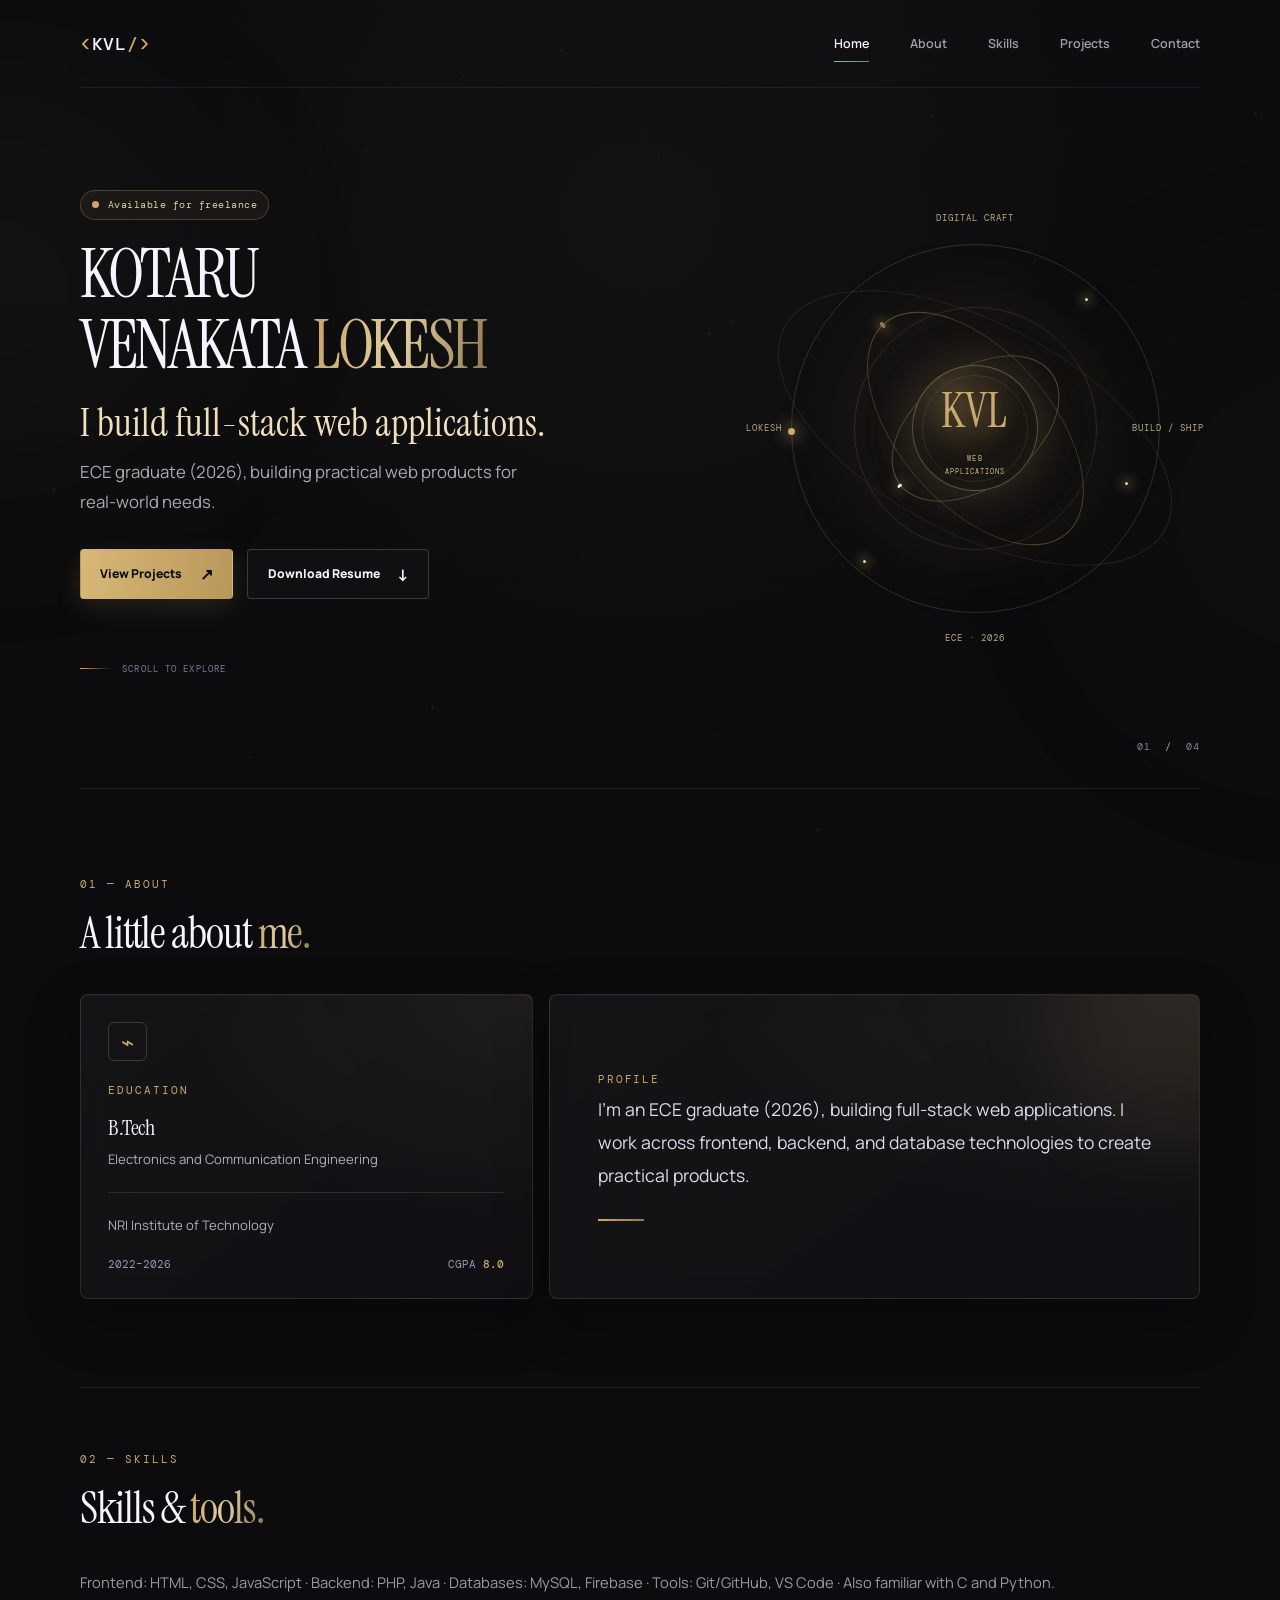
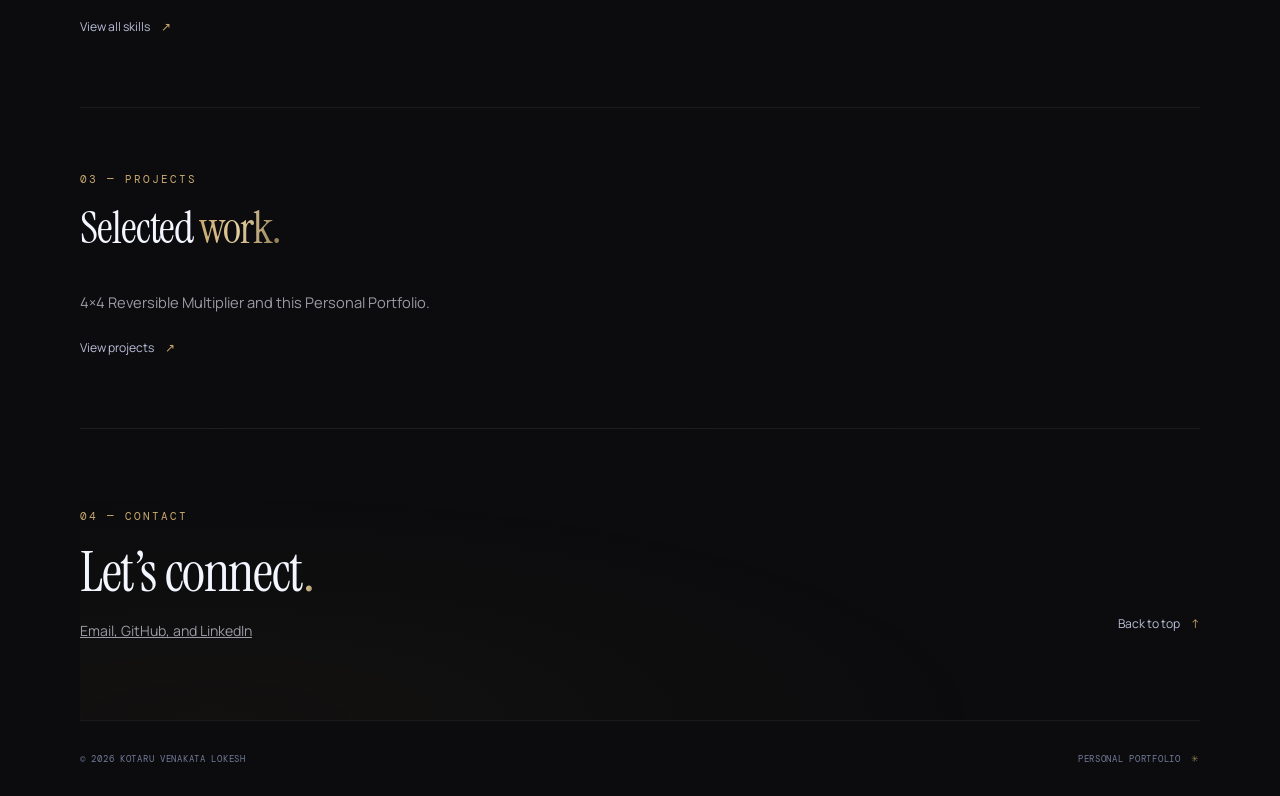
==== commit 7d87e851: "Add files via upload" ====
--- a/index.html
+++ b/index.html
@@ -34,6 +34,25 @@
       rel="stylesheet"
     >
     <link rel="stylesheet" href="style.css">
+    
+<script type="application/ld+json">
+{
+  "@context": "https://schema.org",
+  "@type": "Person",
+  "name": "Kotaru Venkata Lokesh",
+  "url": "https://lokesh-portfoli0.netlify.app/",
+  "jobTitle": "Aspiring Web Developer",
+  "alumniOf": {
+    "@type": "CollegeOrUniversity",
+    "name": "NRI Institute of Technology"
+  },
+  "sameAs": [
+    "github.com/lokesh-441 ",
+    "linkedin.com/in/kotaru-venkata-lokesh-1b1a912b4 "
+  ]
+}
+</script>
+
     <script src="script.js" defer></script>
   </head>
   <body>
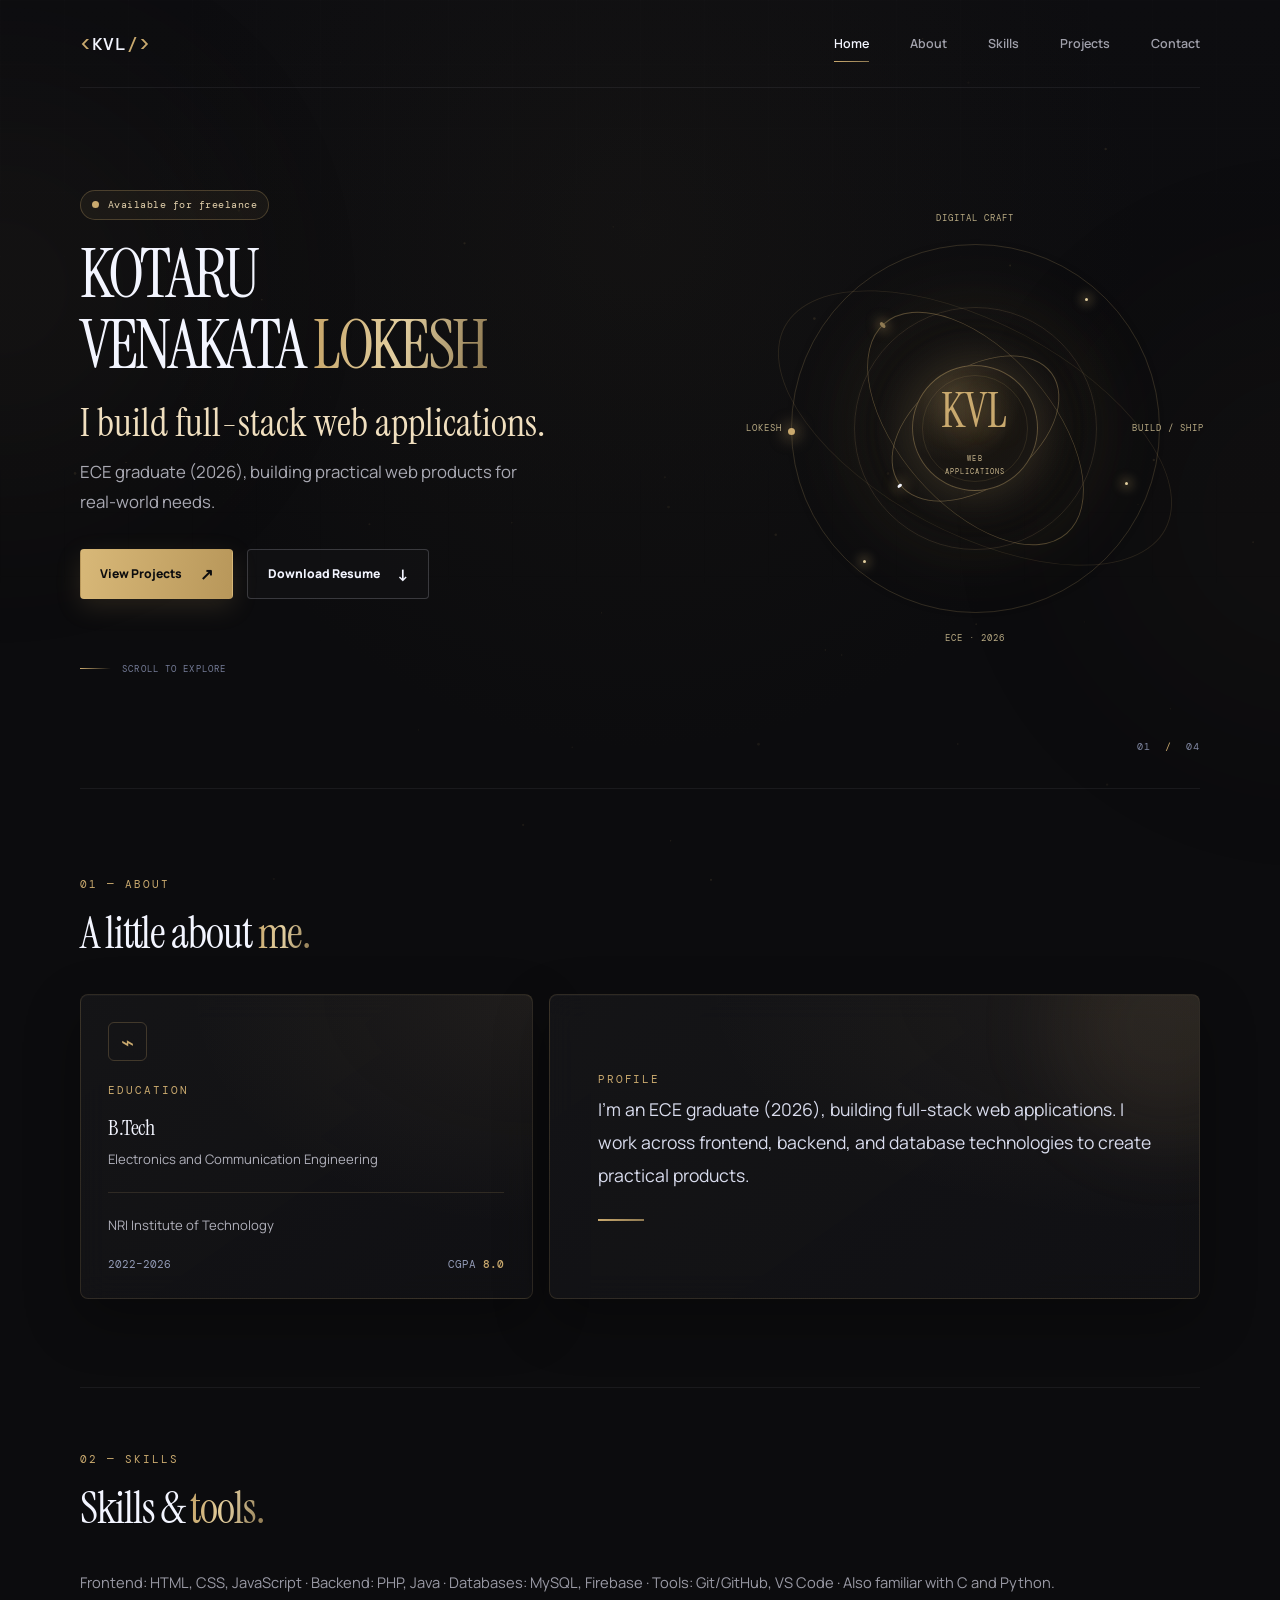
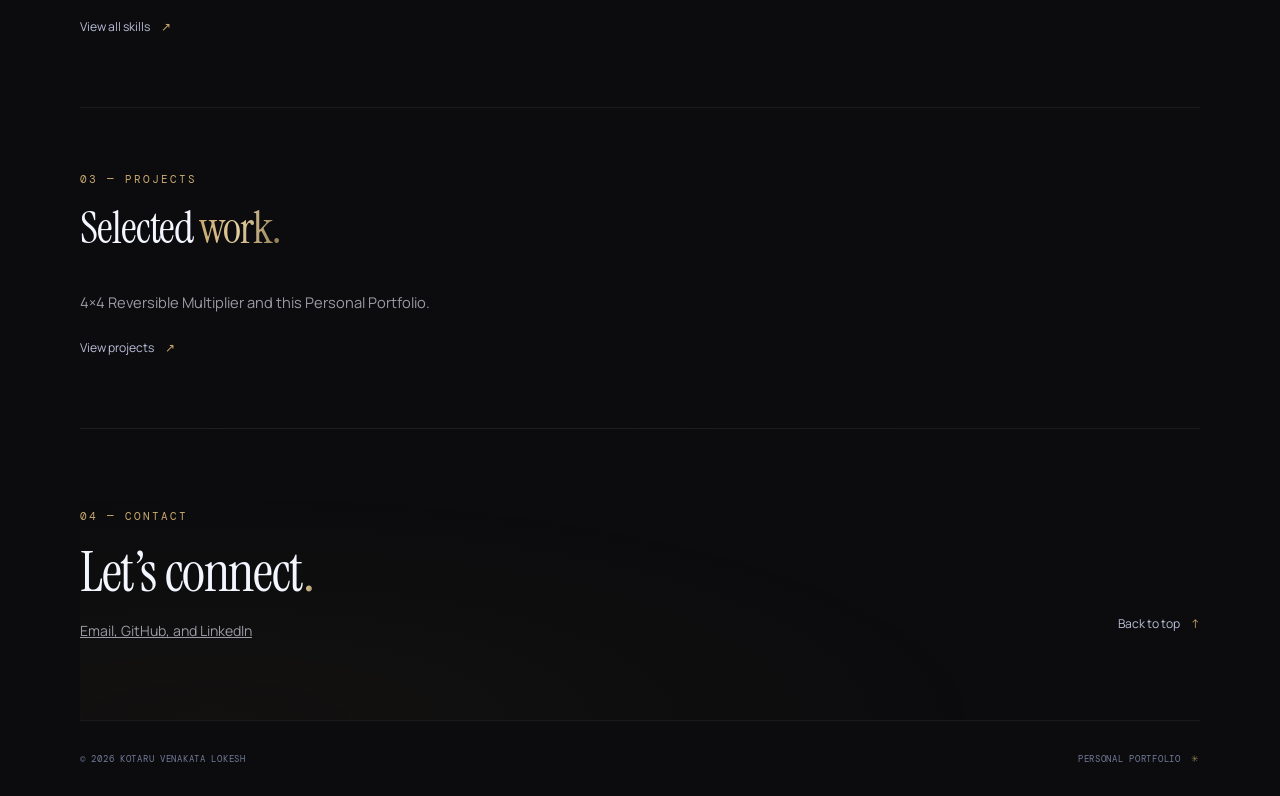
==== commit 9dc8b4af: "Add files via upload" ====
--- a/index.html
+++ b/index.html
@@ -27,12 +27,11 @@
       type="image/svg+xml"
       href="data:image/svg+xml,%3Csvg xmlns='http://www.w3.org/2000/svg' viewBox='0 0 64 64'%3E%3Crect width='64' height='64' rx='14' fill='%230c0c0e'/%3E%3Ctext x='32' y='46' font-size='42' text-anchor='middle' fill='%23c9a96e' font-family='Georgia,serif'%3EK%3C/text%3E%3C/svg%3E"
     >
-    <link rel="preconnect" href="https://fonts.googleapis.com">
+        <link rel="preconnect" href="https://fonts.googleapis.com">
     <link rel="preconnect" href="https://fonts.gstatic.com" crossorigin>
-    <link
-      href="https://fonts.googleapis.com/css2?family=DM+Mono:wght@400;500&family=Instrument+Serif:ital@0;1&family=Manrope:wght@400;500;600;700;800&display=swap"
-      rel="stylesheet"
-    >
+    <link rel="preload" href="https://fonts.googleapis.com/css2?family=DM+Mono:wght@400;500&family=Instrument+Serif&family=Manrope:wght@400;500;600;700;800&display=swap" as="style">
+    <link rel="stylesheet" href="https://fonts.googleapis.com/css2?family=DM+Mono:wght@400;500&family=Instrument+Serif&family=Manrope:wght@400;500;600;700;800&display=swap" media="print" onload="this.media='all'">
+    <noscript><link rel="stylesheet" href="https://fonts.googleapis.com/css2?family=DM+Mono:wght@400;500&family=Instrument+Serif&family=Manrope:wght@400;500;600;700;800&display=swap"></noscript>
     <link rel="stylesheet" href="style.css">
     
 <script type="application/ld+json">
@@ -47,8 +46,8 @@
     "name": "NRI Institute of Technology"
   },
   "sameAs": [
-    "github.com/lokesh-441 ",
-    "linkedin.com/in/kotaru-venkata-lokesh-1b1a912b4 "
+    "https://github.com/lokesh-441",
+    "https://www.linkedin.com/in/kotaru-venkata-lokesh-1b1a912b4"
   ]
 }
 </script>
